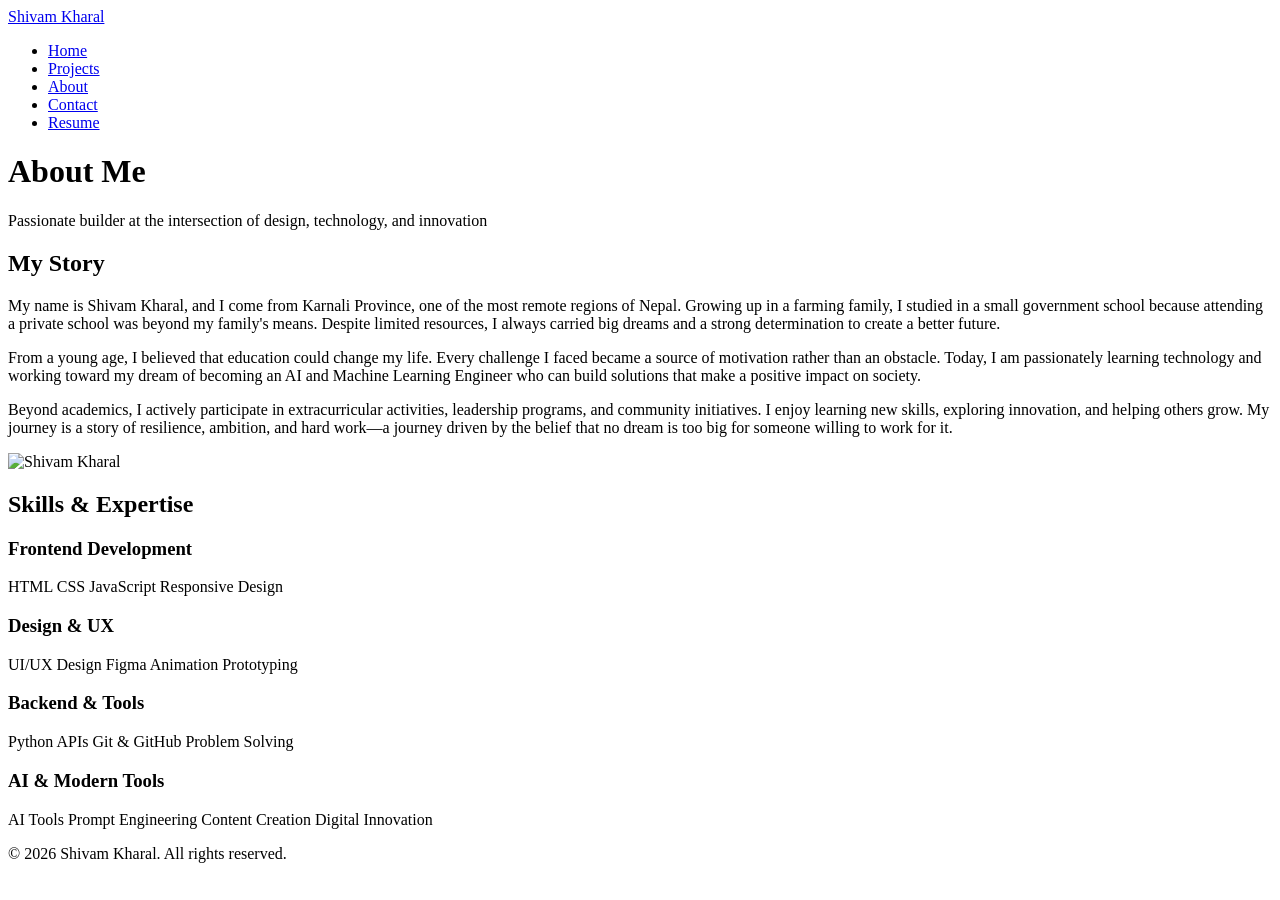
==== about.html @ 3489e8ae "about,html added" ====
<!DOCTYPE html>
<html lang="en">
<head>
    <meta charset="UTF-8">
    <meta name="viewport" content="width=device-width, initial-scale=1.0">
    <meta name="description" content="About Me - Shivam Kharal">
    <title>About | Shivam Kharal</title>
    
    <link rel="stylesheet" href="css/style.css">
    <link rel="stylesheet" href="css/animations.css">
    <link rel="stylesheet" href="css/about.css">
</head>
<body>
    <!-- Navigation -->
    <nav class="navbar">
        <div class="navbar-container">
            <a href="index.html" class="navbar-logo">Shivam Kharal</a>
            <ul class="nav-menu">
                <li class="nav-item"><a href="index.html" class="nav-link" data-page="home">Home</a></li>
                <li class="nav-item"><a href="projects.html" class="nav-link" data-page="projects">Projects</a></li>
                <li class="nav-item"><a href="about.html" class="nav-link active" data-page="about">About</a></li>
                <li class="nav-item"><a href="contact.html" class="nav-link" data-page="contact">Contact</a></li>
                <li class="nav-item"><a href="#" class="nav-link nav-cta" onclick="event.preventDefault();">Resume</a></li>
            </ul>
        </div>
    </nav>

    <!-- About Section -->
    <main class="about-container">
        <div class="about-header">
            <h1 class="about-title">About Me</h1>
            <p class="about-subtitle">Passionate builder at the intersection of design, technology, and innovation</p>
        </div>

        <div class="about-content">
            <div class="about-story">
                <h2>My Story</h2>
                <p>
                    My name is Shivam Kharal, and I come from Karnali Province, one of the most remote regions of Nepal. Growing up in a farming family, I studied in a small government school because attending a private school was beyond my family's means. Despite limited resources, I always carried big dreams and a strong determination to create a better future.
                </p>
                <p>
                    From a young age, I believed that education could change my life. Every challenge I faced became a source of motivation rather than an obstacle. Today, I am passionately learning technology and working toward my dream of becoming an AI and Machine Learning Engineer who can build solutions that make a positive impact on society.
                </p>
                <p>
                    Beyond academics, I actively participate in extracurricular activities, leadership programs, and community initiatives. I enjoy learning new skills, exploring innovation, and helping others grow. My journey is a story of resilience, ambition, and hard work—a journey driven by the belief that no dream is too big for someone willing to work for it.
                </p>
            </div>

            <div class="about-visual">
                <div class="profile-placeholder">
                    <img id="profileImage" src="Shivam Kharal Photo 1.jpg" alt="Shivam Kharal" class="profile-image">
                </div>
            </div>
        </div>

        <!-- Skills Section -->
        <div class="skills-section">
            <h2 class="skills-title">Skills & Expertise</h2>
            <div class="skills-grid">
                <div class="skill-category">
                    <h3>Frontend Development</h3>
                    <div class="skill-tags">
                        <span class="skill-tag">HTML</span>
                        <span class="skill-tag">CSS</span>
                        <span class="skill-tag">JavaScript</span>
                        <span class="skill-tag">Responsive Design</span>
                    </div>
                </div>
                <div class="skill-category">
                    <h3>Design & UX</h3>
                    <div class="skill-tags">
                        <span class="skill-tag">UI/UX Design</span>
                        <span class="skill-tag">Figma</span>
                        <span class="skill-tag">Animation</span>
                        <span class="skill-tag">Prototyping</span>
                    </div>
                </div>
                <div class="skill-category">
                    <h3>Backend & Tools</h3>
                    <div class="skill-tags">
                        <span class="skill-tag">Python</span>
                        <span class="skill-tag">APIs</span>
                        <span class="skill-tag">Git & GitHub</span>
                        <span class="skill-tag">Problem Solving</span>
                    </div>
                </div>
                <div class="skill-category">
                    <h3>AI & Modern Tools</h3>
                    <div class="skill-tags">
                        <span class="skill-tag">AI Tools</span>
                        <span class="skill-tag">Prompt Engineering</span>
                        <span class="skill-tag">Content Creation</span>
                        <span class="skill-tag">Digital Innovation</span>
                    </div>
                </div>
            </div>
        </div>
    </main>

    <!-- Footer -->
    <footer class="footer">
        <div class="footer-content">
            <p>&copy; 2026 Shivam Kharal. All rights reserved.</p>
        </div>
    </footer>

    <script src="js/data.js"></script>
    <script src="js/main.js"></script>
    <script src="js/about.js"></script>
</body>
</html>
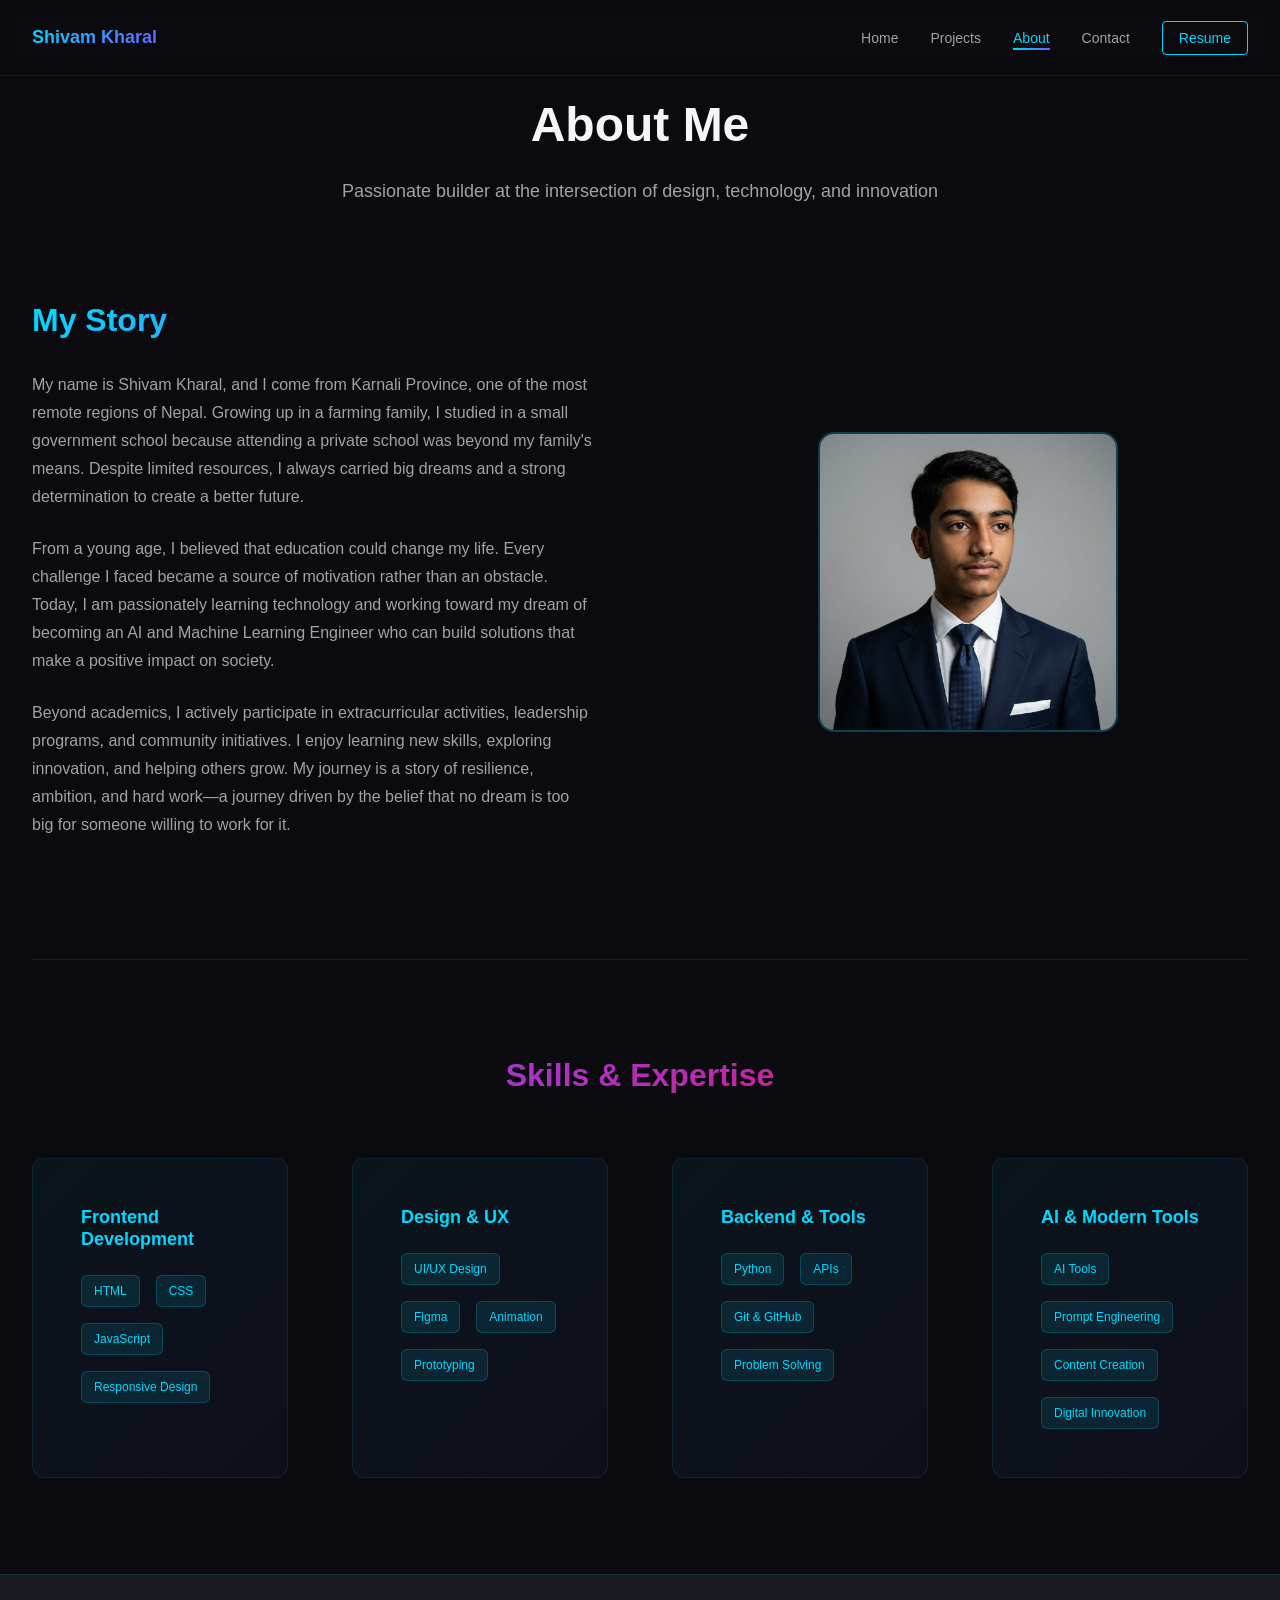
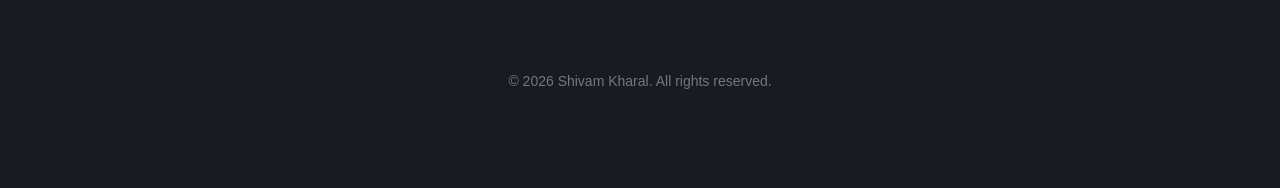
==== commit 427cb262: "Update about.html" ====
--- a/about.html
+++ b/about.html
@@ -6,9 +6,9 @@
     <meta name="description" content="About Me - Shivam Kharal">
     <title>About | Shivam Kharal</title>
     
-    <link rel="stylesheet" href="css/style.css">
-    <link rel="stylesheet" href="css/animations.css">
-    <link rel="stylesheet" href="css/about.css">
+    <link rel="stylesheet" href="style.css">
+    <link rel="stylesheet" href="animations.css">
+    <link rel="stylesheet" href="about.css">
 </head>
 <body>
     <!-- Navigation -->
--- a/style.css
+++ b/style.css
@@ -0,0 +1,437 @@
+/* ========================================
+   GLOBAL STYLES & DESIGN SYSTEM
+   ======================================== */
+
+/* EDITABLE CONTENT - Color Scheme */
+:root {
+    /* Colors */
+    --bg-primary: #0B0B0F;
+    --bg-secondary: #1A1A23;
+    --bg-tertiary: #2D2D3D;
+    --text-primary: #F5F5F7;
+    --text-secondary: #A1A1A6;
+    --text-tertiary: #767680;
+    --accent-blue: #00D9FF;
+    --accent-purple: #6B5BFF;
+    --accent-pink: #FF006E;
+    --accent-orange: #FFA500;
+    
+    /* Gradients */
+    --gradient-primary: linear-gradient(135deg, #00D9FF 0%, #6B5BFF 100%);
+    --gradient-secondary: linear-gradient(135deg, #6B5BFF 0%, #FF006E 100%);
+    --gradient-glow: radial-gradient(circle, rgba(0, 217, 255, 0.2) 0%, rgba(107, 91, 255, 0.1) 100%);
+    
+    /* Spacing */
+    --spacing-xs: 0.5rem;
+    --spacing-sm: 1rem;
+    --spacing-md: 1.5rem;
+    --spacing-lg: 2rem;
+    --spacing-xl: 3rem;
+    --spacing-2xl: 4rem;
+    --spacing-3xl: 6rem;
+    
+    /* Typography */
+    --font-primary: -apple-system, BlinkMacSystemFont, 'Segoe UI', 'Helvetica Neue', sans-serif;
+    --font-mono: 'Courier New', monospace;
+    
+    --font-size-xs: 0.75rem;
+    --font-size-sm: 0.875rem;
+    --font-size-base: 1rem;
+    --font-size-lg: 1.125rem;
+    --font-size-xl: 1.5rem;
+    --font-size-2xl: 2rem;
+    --font-size-3xl: 2.5rem;
+    --font-size-4xl: 3rem;
+    --font-size-5xl: 3.5rem;
+    
+    --line-height-tight: 1.2;
+    --line-height-normal: 1.5;
+    --line-height-relaxed: 1.75;
+    
+    /* Effects */
+    --shadow-sm: 0 4px 12px rgba(0, 0, 0, 0.3);
+    --shadow-md: 0 8px 32px rgba(0, 0, 0, 0.4);
+    --shadow-lg: 0 16px 48px rgba(0, 0, 0, 0.5);
+    --shadow-glow: 0 0 30px rgba(0, 217, 255, 0.2);
+    
+    /* Transitions */
+    --transition-fast: 150ms cubic-bezier(0.4, 0, 0.2, 1);
+    --transition-base: 300ms cubic-bezier(0.4, 0, 0.2, 1);
+    --transition-slow: 500ms cubic-bezier(0.4, 0, 0.2, 1);
+}
+
+/* ========================================
+   BASE STYLES
+   ======================================== */
+
+* {
+    margin: 0;
+    padding: 0;
+    box-sizing: border-box;
+}
+
+html {
+    scroll-behavior: smooth;
+}
+
+body {
+    font-family: var(--font-primary);
+    background-color: var(--bg-primary);
+    color: var(--text-primary);
+    line-height: var(--line-height-normal);
+    overflow-x: hidden;
+}
+
+/* ========================================
+   TYPOGRAPHY
+   ======================================== */
+
+h1, h2, h3, h4, h5, h6 {
+    font-weight: 700;
+    line-height: var(--line-height-tight);
+    margin-bottom: var(--spacing-md);
+}
+
+h1 {
+    font-size: var(--font-size-4xl);
+}
+
+h2 {
+    font-size: var(--font-size-3xl);
+}
+
+h3 {
+    font-size: var(--font-size-xl);
+}
+
+p {
+    color: var(--text-secondary);
+    margin-bottom: var(--spacing-md);
+    font-size: var(--font-size-base);
+}
+
+a {
+    color: var(--accent-blue);
+    text-decoration: none;
+    transition: color var(--transition-fast);
+}
+
+a:hover {
+    color: var(--accent-purple);
+}
+
+/* ========================================
+   NAVBAR
+   ======================================== */
+
+.navbar {
+    position: fixed;
+    top: 0;
+    width: 100%;
+    z-index: 1000;
+    backdrop-filter: blur(10px);
+    background-color: rgba(11, 11, 15, 0.8);
+    border-bottom: 1px solid rgba(0, 217, 255, 0.1);
+    padding: var(--spacing-md) 0;
+    animation: slideDown 0.5s ease-out;
+}
+
+.navbar-container {
+    max-width: 1400px;
+    margin: 0 auto;
+    padding: 0 var(--spacing-lg);
+    display: flex;
+    justify-content: space-between;
+    align-items: center;
+}
+
+.navbar-logo {
+    font-size: var(--font-size-lg);
+    font-weight: 700;
+    background: var(--gradient-primary);
+    -webkit-background-clip: text;
+    -webkit-text-fill-color: transparent;
+    background-clip: text;
+    cursor: pointer;
+    transition: transform var(--transition-fast);
+}
+
+.navbar-logo:hover {
+    transform: translateX(2px);
+}
+
+.nav-menu {
+    display: flex;
+    list-style: none;
+    gap: var(--spacing-lg);
+    align-items: center;
+}
+
+.nav-link {
+    color: var(--text-secondary);
+    font-size: var(--font-size-sm);
+    font-weight: 500;
+    position: relative;
+    transition: color var(--transition-base);
+}
+
+.nav-link:after {
+    content: '';
+    position: absolute;
+    bottom: -4px;
+    left: 0;
+    width: 0;
+    height: 2px;
+    background: var(--gradient-primary);
+    transition: width var(--transition-base);
+}
+
+.nav-link:hover:after,
+.nav-link.active:after {
+    width: 100%;
+}
+
+.nav-link:hover,
+.nav-link.active {
+    color: var(--accent-blue);
+}
+
+.nav-cta {
+    padding: 8px 16px;
+    border: 1px solid var(--accent-blue);
+    border-radius: 4px;
+    background: transparent;
+    color: var(--accent-blue);
+    transition: all var(--transition-base);
+}
+
+.nav-cta:hover {
+    background: var(--accent-blue);
+    color: var(--bg-primary);
+    box-shadow: var(--shadow-glow);
+}
+
+/* ========================================
+   BUTTONS
+   ======================================== */
+
+.btn {
+    display: inline-flex;
+    align-items: center;
+    gap: var(--spacing-sm);
+    padding: 12px 24px;
+    font-size: var(--font-size-sm);
+    font-weight: 600;
+    border: none;
+    border-radius: 6px;
+    cursor: pointer;
+    transition: all var(--transition-base);
+    text-decoration: none;
+    position: relative;
+    overflow: hidden;
+}
+
+.btn::before {
+    content: '';
+    position: absolute;
+    top: 0;
+    left: -100%;
+    width: 100%;
+    height: 100%;
+    background: rgba(255, 255, 255, 0.1);
+    transition: left var(--transition-base);
+    z-index: -1;
+}
+
+.btn:hover::before {
+    left: 100%;
+}
+
+.btn-primary {
+    background: var(--gradient-primary);
+    color: var(--bg-primary);
+    border: 2px solid transparent;
+    box-shadow: 0 0 20px rgba(0, 217, 255, 0.3);
+}
+
+.btn-primary:hover {
+    box-shadow: 0 0 30px rgba(0, 217, 255, 0.5);
+    transform: translateY(-2px);
+}
+
+.btn-secondary {
+    background: transparent;
+    color: var(--text-primary);
+    border: 1px solid var(--accent-blue);
+}
+
+.btn-secondary:hover {
+    background: var(--accent-blue);
+    color: var(--bg-primary);
+}
+
+/* ========================================
+   GRADIENT TEXT
+   ======================================== */
+
+.gradient-text {
+    background: var(--gradient-secondary);
+    -webkit-background-clip: text;
+    -webkit-text-fill-color: transparent;
+    background-clip: text;
+}
+
+/* ========================================
+   CONTAINERS & SECTIONS
+   ======================================== */
+
+main {
+    min-height: 100vh;
+    padding-top: 80px;
+}
+
+section {
+    padding: var(--spacing-3xl) var(--spacing-lg);
+}
+
+.container {
+    max-width: 1400px;
+    margin: 0 auto;
+}
+
+/* ========================================
+   FOOTER
+   ======================================== */
+
+.footer {
+    background-color: var(--bg-secondary);
+    border-top: 1px solid rgba(0, 217, 255, 0.1);
+    padding: var(--spacing-3xl) var(--spacing-lg);
+    text-align: center;
+}
+
+.footer-content {
+    max-width: 1400px;
+    margin: 0 auto;
+}
+
+.footer-content p {
+    color: var(--text-tertiary);
+    font-size: var(--font-size-sm);
+    margin: 0;
+}
+
+/* ========================================
+   RESPONSIVE DESIGN
+   ======================================== */
+
+@media (max-width: 768px) {
+    .navbar-container {
+        padding: 0 var(--spacing-md);
+    }
+
+    .nav-menu {
+        gap: var(--spacing-md);
+    }
+
+    h1 {
+        font-size: var(--font-size-3xl);
+    }
+
+    h2 {
+        font-size: var(--font-size-2xl);
+    }
+
+    .btn {
+        padding: 10px 20px;
+        font-size: var(--font-size-sm);
+    }
+
+    section {
+        padding: var(--spacing-2xl) var(--spacing-md);
+    }
+}
+
+@media (max-width: 480px) {
+    .navbar {
+        padding: var(--spacing-sm) 0;
+    }
+
+    .navbar-container {
+        padding: 0 var(--spacing-md);
+    }
+
+    .nav-menu {
+        gap: var(--spacing-sm);
+        font-size: var(--font-size-xs);
+    }
+
+    .nav-cta {
+        display: none;
+    }
+
+    h1 {
+        font-size: var(--font-size-2xl);
+    }
+
+    h2 {
+        font-size: var(--font-size-xl);
+    }
+
+    .btn {
+        padding: 10px 16px;
+        font-size: var(--font-size-xs);
+    }
+
+    section {
+        padding: var(--spacing-xl) var(--spacing-md);
+    }
+}
+
+/* ========================================
+   UTILITY CLASSES
+   ======================================== */
+
+.text-center {
+    text-align: center;
+}
+
+.text-left {
+    text-align: left;
+}
+
+.text-right {
+    text-align: right;
+}
+
+.mb-sm {
+    margin-bottom: var(--spacing-sm);
+}
+
+.mb-md {
+    margin-bottom: var(--spacing-md);
+}
+
+.mb-lg {
+    margin-bottom: var(--spacing-lg);
+}
+
+.mt-sm {
+    margin-top: var(--spacing-sm);
+}
+
+.mt-md {
+    margin-top: var(--spacing-md);
+}
+
+.mt-lg {
+    margin-top: var(--spacing-lg);
+}
+
+.opacity-low {
+    opacity: 0.6;
+}
+
+.opacity-medium {
+    opacity: 0.8;
+}
--- a/animations.css
+++ b/animations.css
@@ -0,0 +1,373 @@
+/* ========================================
+   ANIMATIONS & TRANSITIONS
+   ======================================== */
+
+/* Slide Down Animation */
+@keyframes slideDown {
+    from {
+        opacity: 0;
+        transform: translateY(-30px);
+    }
+    to {
+        opacity: 1;
+        transform: translateY(0);
+    }
+}
+
+/* Fade In Animation */
+@keyframes fadeIn {
+    from {
+        opacity: 0;
+    }
+    to {
+        opacity: 1;
+    }
+}
+
+/* Fade In Up Animation */
+@keyframes fadeInUp {
+    from {
+        opacity: 0;
+        transform: translateY(30px);
+    }
+    to {
+        opacity: 1;
+        transform: translateY(0);
+    }
+}
+
+/* Fade In Down Animation */
+@keyframes fadeInDown {
+    from {
+        opacity: 0;
+        transform: translateY(-30px);
+    }
+    to {
+        opacity: 1;
+        transform: translateY(0);
+    }
+}
+
+/* Fade In Left Animation */
+@keyframes fadeInLeft {
+    from {
+        opacity: 0;
+        transform: translateX(-30px);
+    }
+    to {
+        opacity: 1;
+        transform: translateX(0);
+    }
+}
+
+/* Fade In Right Animation */
+@keyframes fadeInRight {
+    from {
+        opacity: 0;
+        transform: translateX(30px);
+    }
+    to {
+        opacity: 1;
+        transform: translateX(0);
+    }
+}
+
+/* Scale In Animation */
+@keyframes scaleIn {
+    from {
+        opacity: 0;
+        transform: scale(0.9);
+    }
+    to {
+        opacity: 1;
+        transform: scale(1);
+    }
+}
+
+/* Glow Animation */
+@keyframes glow {
+    0%, 100% {
+        box-shadow: 0 0 20px rgba(0, 217, 255, 0.3), inset 0 0 20px rgba(0, 217, 255, 0.1);
+    }
+    50% {
+        box-shadow: 0 0 40px rgba(0, 217, 255, 0.6), inset 0 0 30px rgba(0, 217, 255, 0.2);
+    }
+}
+
+/* Pulse Animation */
+@keyframes pulse {
+    0%, 100% {
+        opacity: 1;
+    }
+    50% {
+        opacity: 0.5;
+    }
+}
+
+/* Float Animation */
+@keyframes float {
+    0%, 100% {
+        transform: translateY(0px);
+    }
+    50% {
+        transform: translateY(-15px);
+    }
+}
+
+/* Float Delayed Animation */
+@keyframes floatDelayed {
+    0%, 100% {
+        transform: translateY(0px);
+    }
+    50% {
+        transform: translateY(-20px);
+    }
+}
+
+/* Typing Animation */
+@keyframes typing {
+    from {
+        width: 0;
+    }
+    to {
+        width: 100%;
+    }
+}
+
+/* Blink Cursor Animation */
+@keyframes blink {
+    0%, 100% {
+        opacity: 1;
+    }
+    50% {
+        opacity: 0;
+    }
+}
+
+/* Gradient Shift Animation */
+@keyframes gradientShift {
+    0% {
+        background-position: 0% 50%;
+    }
+    50% {
+        background-position: 100% 50%;
+    }
+    100% {
+        background-position: 0% 50%;
+    }
+}
+
+/* Rotate Animation */
+@keyframes rotate {
+    from {
+        transform: rotate(0deg);
+    }
+    to {
+        transform: rotate(360deg);
+    }
+}
+
+/* Bounce Animation */
+@keyframes bounce {
+    0%, 100% {
+        transform: translateY(0);
+    }
+    50% {
+        transform: translateY(-10px);
+    }
+}
+
+/* Shimmer Animation */
+@keyframes shimmer {
+    0% {
+        background-position: -1000px 0;
+    }
+    100% {
+        background-position: 1000px 0;
+    }
+}
+
+/* Orb Float Animation */
+@keyframes orbFloat1 {
+    0%, 100% {
+        transform: translate(0, 0);
+    }
+    25% {
+        transform: translate(30px, -40px);
+    }
+    50% {
+        transform: translate(0, -80px);
+    }
+    75% {
+        transform: translate(-30px, -40px);
+    }
+}
+
+@keyframes orbFloat2 {
+    0%, 100% {
+        transform: translate(0, 0);
+    }
+    25% {
+        transform: translate(-40px, 30px);
+    }
+    50% {
+        transform: translate(-80px, 0);
+    }
+    75% {
+        transform: translate(-40px, -30px);
+    }
+}
+
+/* Slide Down Text Animation */
+@keyframes slideDownText {
+    from {
+        opacity: 0;
+        transform: translateY(-20px);
+    }
+    to {
+        opacity: 1;
+        transform: translateY(0);
+    }
+}
+
+/* Glow Border Animation */
+@keyframes glowBorder {
+    0% {
+        border-color: rgba(0, 217, 255, 0.3);
+        box-shadow: inset 0 0 10px rgba(0, 217, 255, 0.1), 0 0 10px rgba(0, 217, 255, 0.1);
+    }
+    50% {
+        border-color: rgba(0, 217, 255, 0.8);
+        box-shadow: inset 0 0 20px rgba(0, 217, 255, 0.2), 0 0 20px rgba(0, 217, 255, 0.3);
+    }
+    100% {
+        border-color: rgba(0, 217, 255, 0.3);
+        box-shadow: inset 0 0 10px rgba(0, 217, 255, 0.1), 0 0 10px rgba(0, 217, 255, 0.1);
+    }
+}
+
+/* Scroll Indicator Bounce */
+@keyframes scrollBounce {
+    0%, 20%, 50%, 80%, 100% {
+        transform: translateY(0);
+    }
+    40% {
+        transform: translateY(-10px);
+    }
+    60% {
+        transform: translateY(-5px);
+    }
+}
+
+/* Animation Helper Classes */
+.animate-fade-in {
+    animation: fadeIn 0.6s ease-out;
+}
+
+.animate-fade-in-up {
+    animation: fadeInUp 0.6s ease-out;
+}
+
+.animate-fade-in-down {
+    animation: fadeInDown 0.6s ease-out;
+}
+
+.animate-fade-in-left {
+    animation: fadeInLeft 0.6s ease-out;
+}
+
+.animate-fade-in-right {
+    animation: fadeInRight 0.6s ease-out;
+}
+
+.animate-scale-in {
+    animation: scaleIn 0.6s ease-out;
+}
+
+.animate-glow {
+    animation: glow 2s ease-in-out infinite;
+}
+
+.animate-pulse {
+    animation: pulse 2s ease-in-out infinite;
+}
+
+.animate-float {
+    animation: float 6s ease-in-out infinite;
+}
+
+.animate-bounce {
+    animation: bounce 2s ease-in-out infinite;
+}
+
+/* Stagger Animations for Lists */
+.animate-stagger > * {
+    animation: fadeInUp 0.6s ease-out;
+}
+
+.animate-stagger > *:nth-child(1) {
+    animation-delay: 0.1s;
+}
+
+.animate-stagger > *:nth-child(2) {
+    animation-delay: 0.2s;
+}
+
+.animate-stagger > *:nth-child(3) {
+    animation-delay: 0.3s;
+}
+
+.animate-stagger > *:nth-child(4) {
+    animation-delay: 0.4s;
+}
+
+.animate-stagger > *:nth-child(5) {
+    animation-delay: 0.5s;
+}
+
+.animate-stagger > *:nth-child(6) {
+    animation-delay: 0.6s;
+}
+
+/* Scroll Animation Trigger (Used with JS) */
+.scroll-animate {
+    opacity: 0;
+    transform: translateY(30px);
+    transition: opacity 0.6s ease-out, transform 0.6s ease-out;
+}
+
+.scroll-animate.active {
+    opacity: 1;
+    transform: translateY(0);
+}
+
+/* Hover Scale Effect */
+.hover-scale {
+    transition: transform 0.3s ease-out;
+}
+
+.hover-scale:hover {
+    transform: scale(1.05);
+}
+
+/* Hover Glow Effect */
+.hover-glow {
+    transition: box-shadow 0.3s ease-out;
+}
+
+.hover-glow:hover {
+    box-shadow: var(--shadow-glow);
+}
+
+/* Smooth Transitions */
+.transition-smooth {
+    transition: all var(--transition-base);
+}
+
+.transition-fast {
+    transition: all var(--transition-fast);
+}
+
+.transition-slow {
+    transition: all var(--transition-slow);
+}
--- a/about.css
+++ b/about.css
@@ -0,0 +1,299 @@
+/* ========================================
+   ABOUT PAGE STYLES
+   ======================================== */
+
+.about-container {
+    max-width: 1400px;
+    margin: 0 auto;
+    padding: var(--spacing-3xl) var(--spacing-lg);
+}
+
+.about-header {
+    text-align: center;
+    margin-bottom: var(--spacing-3xl);
+    animation: fadeInDown 0.6s ease-out;
+}
+
+.about-title {
+    font-size: var(--font-size-4xl);
+    margin-bottom: var(--spacing-md);
+}
+
+.about-subtitle {
+    font-size: var(--font-size-lg);
+    color: var(--text-secondary);
+    max-width: 600px;
+    margin: 0 auto;
+    animation: fadeInUp 0.6s ease-out 0.2s backwards;
+}
+
+/* About Content */
+.about-content {
+    display: grid;
+    grid-template-columns: 1fr 1fr;
+    gap: var(--spacing-3xl);
+    align-items: center;
+    margin-bottom: var(--spacing-3xl);
+    animation: fadeIn 0.8s ease-out 0.3s backwards;
+}
+
+.about-story {
+    animation: fadeInLeft 0.6s ease-out 0.3s backwards;
+}
+
+.about-story h2 {
+    font-size: var(--font-size-2xl);
+    margin-bottom: var(--spacing-lg);
+    background: var(--gradient-primary);
+    -webkit-background-clip: text;
+    -webkit-text-fill-color: transparent;
+    background-clip: text;
+}
+
+.about-story p {
+    font-size: var(--font-size-base);
+    line-height: var(--line-height-relaxed);
+    color: var(--text-secondary);
+    margin-bottom: var(--spacing-md);
+    transition: color var(--transition-base);
+}
+
+.about-story p:hover {
+    color: var(--text-primary);
+}
+
+/* Profile Placeholder */
+.about-visual {
+    display: flex;
+    justify-content: center;
+    align-items: center;
+    animation: fadeInRight 0.6s ease-out 0.3s backwards;
+}
+
+.profile-placeholder {
+    position: relative;
+    width: 300px;
+    height: 300px;
+    display: flex;
+    justify-content: center;
+    align-items: center;
+    background: linear-gradient(135deg, rgba(0, 217, 255, 0.1) 0%, rgba(107, 91, 255, 0.1) 100%);
+    border: 2px solid rgba(0, 217, 255, 0.2);
+    border-radius: 16px;
+    overflow: hidden;
+    transition: all var(--transition-base);
+}
+
+.profile-placeholder:hover {
+    border-color: rgba(0, 217, 255, 0.5);
+    box-shadow: 0 0 40px rgba(0, 217, 255, 0.3), inset 0 0 20px rgba(0, 217, 255, 0.1);
+    transform: scale(1.05);
+}
+
+.placeholder-content {
+    width: 100%;
+    height: 100%;
+    display: flex;
+    justify-content: center;
+    align-items: center;
+}
+
+.placeholder-content svg {
+    width: 80%;
+    height: 80%;
+    opacity: 0.6;
+    animation: float 6s ease-in-out infinite;
+}
+
+.profile-image {
+    width: 100%;
+    height: 100%;
+    object-fit: cover;
+    object-position: center;
+    display: block;
+    animation: fadeIn 0.6s ease-out;
+    transition: transform var(--transition-base);
+}
+
+.profile-placeholder:hover .profile-image {
+    transform: scale(1.05);
+}
+
+/* Skills Section */
+.skills-section {
+    margin-top: var(--spacing-3xl);
+    padding-top: var(--spacing-3xl);
+    border-top: 1px solid rgba(0, 217, 255, 0.1);
+    animation: fadeInUp 0.8s ease-out 0.5s backwards;
+}
+
+.skills-title {
+    text-align: center;
+    font-size: var(--font-size-2xl);
+    margin-bottom: var(--spacing-2xl);
+    background: var(--gradient-secondary);
+    -webkit-background-clip: text;
+    -webkit-text-fill-color: transparent;
+    background-clip: text;
+}
+
+.skills-grid {
+    display: grid;
+    grid-template-columns: repeat(auto-fit, minmax(250px, 1fr));
+    gap: var(--spacing-2xl);
+}
+
+.skill-category {
+    padding: var(--spacing-xl);
+    background: linear-gradient(135deg, rgba(0, 217, 255, 0.05) 0%, rgba(107, 91, 255, 0.05) 100%);
+    border: 1px solid rgba(0, 217, 255, 0.1);
+    border-radius: 12px;
+    transition: all var(--transition-base);
+    animation: fadeInUp 0.6s ease-out;
+}
+
+.skill-category:hover {
+    border-color: rgba(0, 217, 255, 0.3);
+    background: linear-gradient(135deg, rgba(0, 217, 255, 0.1) 0%, rgba(107, 91, 255, 0.08) 100%);
+    box-shadow: 0 0 20px rgba(0, 217, 255, 0.15);
+    transform: translateY(-5px);
+}
+
+.skill-category:nth-child(1) {
+    animation-delay: 0s;
+}
+
+.skill-category:nth-child(2) {
+    animation-delay: 0.1s;
+}
+
+.skill-category:nth-child(3) {
+    animation-delay: 0.2s;
+}
+
+.skill-category:nth-child(4) {
+    animation-delay: 0.3s;
+}
+
+.skill-category h3 {
+    font-size: var(--font-size-lg);
+    margin-bottom: var(--spacing-md);
+    color: var(--accent-blue);
+}
+
+.skill-tags {
+    display: flex;
+    flex-wrap: wrap;
+    gap: var(--spacing-sm);
+}
+
+.skill-tag {
+    display: inline-block;
+    padding: 6px 12px;
+    background: rgba(0, 217, 255, 0.1);
+    border: 1px solid rgba(0, 217, 255, 0.2);
+    border-radius: 6px;
+    font-size: var(--font-size-xs);
+    color: var(--accent-blue);
+    transition: all var(--transition-base);
+    white-space: nowrap;
+}
+
+.skill-tag:hover {
+    background: rgba(0, 217, 255, 0.2);
+    border-color: var(--accent-blue);
+    box-shadow: 0 0 10px rgba(0, 217, 255, 0.2);
+}
+
+/* Responsive Design */
+@media (max-width: 1024px) {
+    .about-content {
+        grid-template-columns: 1fr;
+        gap: var(--spacing-2xl);
+    }
+
+    .about-container {
+        padding: var(--spacing-2xl) var(--spacing-md);
+    }
+
+    .profile-placeholder {
+        width: 250px;
+        height: 250px;
+    }
+}
+
+@media (max-width: 768px) {
+    .about-title {
+        font-size: var(--font-size-3xl);
+    }
+
+    .about-subtitle {
+        font-size: var(--font-size-base);
+    }
+
+    .about-story h2 {
+        font-size: var(--font-size-xl);
+    }
+
+    .about-story p {
+        font-size: var(--font-size-sm);
+    }
+
+    .profile-placeholder {
+        width: 200px;
+        height: 200px;
+    }
+
+    .skills-grid {
+        grid-template-columns: repeat(2, 1fr);
+        gap: var(--spacing-lg);
+    }
+
+    .skill-category {
+        padding: var(--spacing-md);
+    }
+}
+
+@media (max-width: 480px) {
+    .about-container {
+        padding: var(--spacing-xl) var(--spacing-md);
+    }
+
+    .about-header {
+        margin-bottom: var(--spacing-xl);
+    }
+
+    .about-title {
+        font-size: var(--font-size-2xl);
+    }
+
+    .about-subtitle {
+        font-size: var(--font-size-sm);
+    }
+
+    .about-story h2 {
+        font-size: var(--font-size-lg);
+    }
+
+    .about-story p {
+        font-size: var(--font-size-xs);
+    }
+
+    .profile-placeholder {
+        width: 150px;
+        height: 150px;
+    }
+
+    .skills-grid {
+        grid-template-columns: 1fr;
+    }
+
+    .skill-tag {
+        font-size: var(--font-size-xs);
+    }
+
+    .skills-title {
+        font-size: var(--font-size-lg);
+        margin-bottom: var(--spacing-lg);
+    }
+}
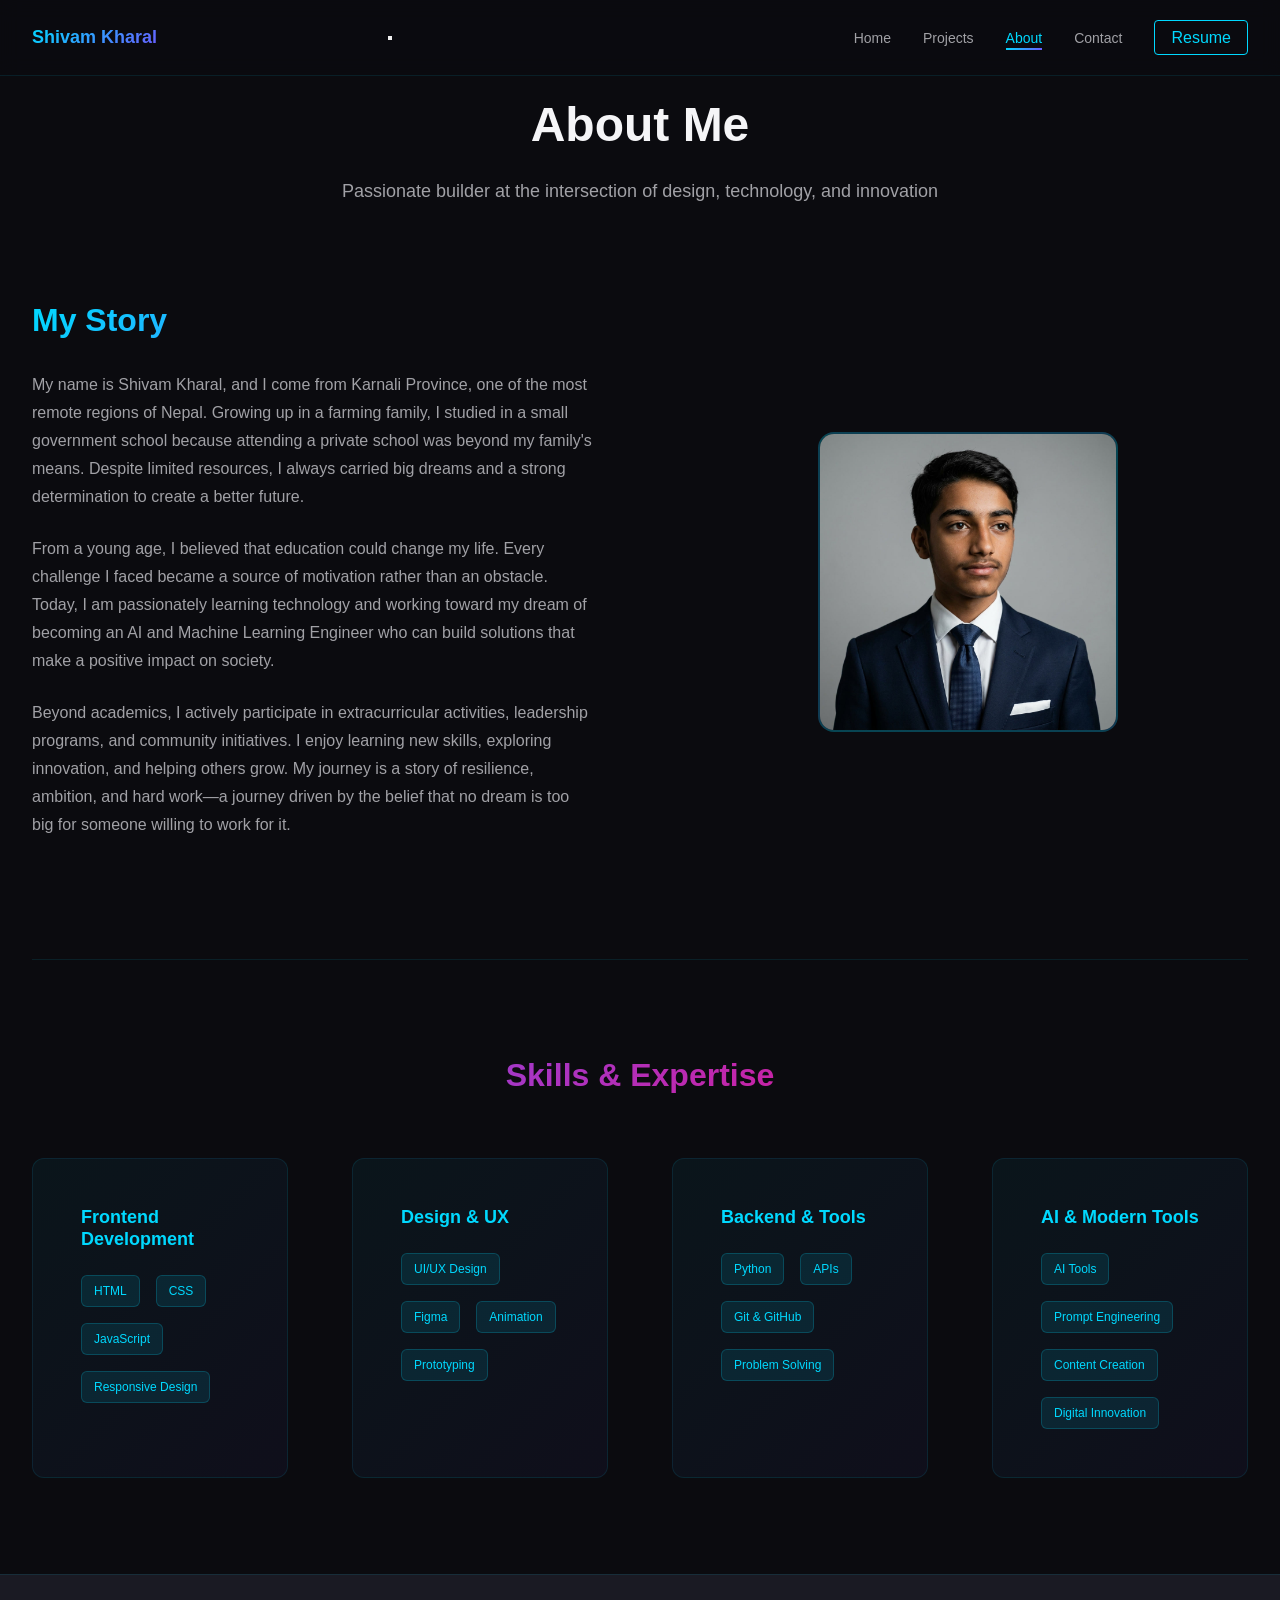
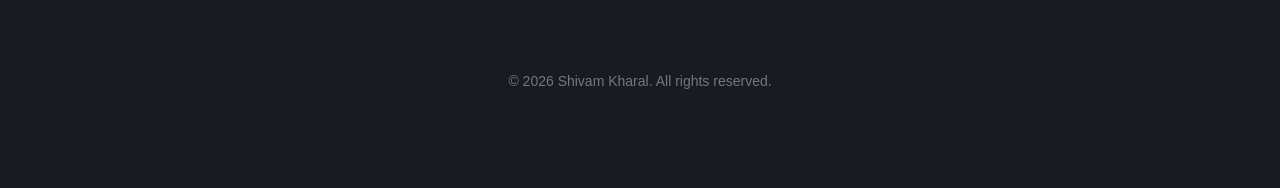
==== commit b6013235: "Update about.html" ====
--- a/about.html
+++ b/about.html
@@ -15,12 +15,18 @@
     <nav class="navbar">
         <div class="navbar-container">
             <a href="index.html" class="navbar-logo">Shivam Kharal</a>
-            <ul class="nav-menu">
+            <button class="menu-toggle" id="menuToggle" aria-label="Toggle navigation menu" aria-expanded="false">
+                <span></span>
+                <span></span>
+                <span></span>
+            </button>
+            <div class="menu-overlay" id="menuOverlay"></div>
+            <ul class="nav-menu" id="navMenu">
                 <li class="nav-item"><a href="index.html" class="nav-link" data-page="home">Home</a></li>
                 <li class="nav-item"><a href="projects.html" class="nav-link" data-page="projects">Projects</a></li>
                 <li class="nav-item"><a href="about.html" class="nav-link active" data-page="about">About</a></li>
                 <li class="nav-item"><a href="contact.html" class="nav-link" data-page="contact">Contact</a></li>
-                <li class="nav-item"><a href="#" class="nav-link nav-cta" onclick="event.preventDefault();">Resume</a></li>
+                <li class="nav-item"><a href="#" class="nav-cta" onclick="event.preventDefault();">Resume</a></li>
             </ul>
         </div>
     </nav>
@@ -104,8 +110,8 @@
         </div>
     </footer>
 
-    <script src="js/data.js"></script>
-    <script src="js/main.js"></script>
-    <script src="js/about.js"></script>
+    <script src="data.js"></script>
+    <script src="main.js"></script>
+    <script src="about.js"></script>
 </body>
 </html>
